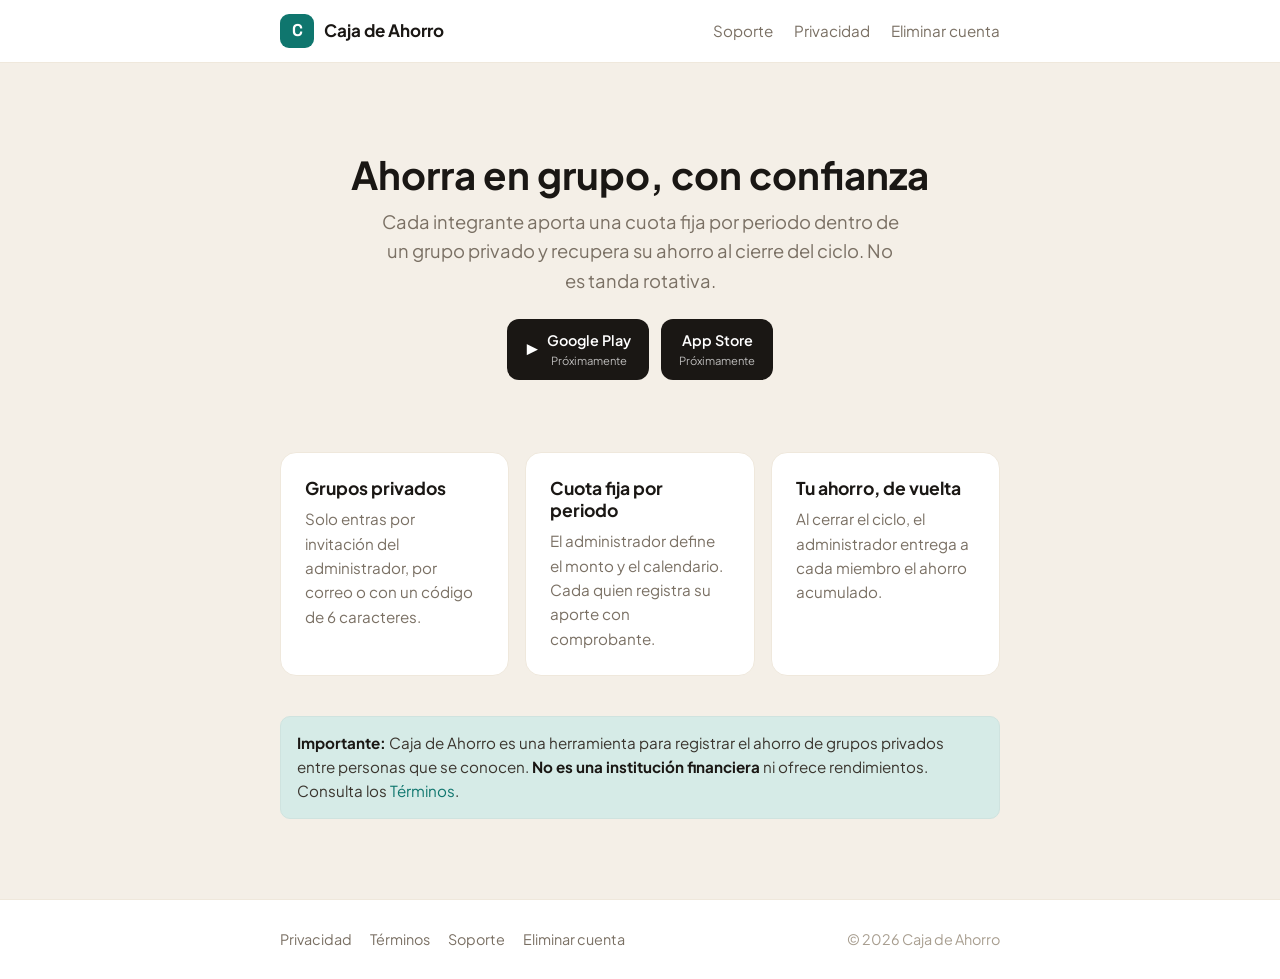
==== index.html @ 5d5191f4 "feat: sitio público (landing, legal, soporte, borrado de cuenta) Repo estático para GitHub Pages. La" ====
<!DOCTYPE html>
<html lang="es-MX">
<head>
  <meta charset="UTF-8" />
  <meta name="viewport" content="width=device-width, initial-scale=1" />
  <title>Caja de Ahorro — Ahorro grupal privado</title>
  <meta name="description" content="Caja de Ahorro: app de ahorro grupal privado. Cada miembro aporta una cuota fija por periodo y recupera su ahorro al final del ciclo." />
  <link rel="icon" href="data:image/svg+xml,%3Csvg xmlns='http://www.w3.org/2000/svg' viewBox='0 0 32 32'%3E%3Crect width='32' height='32' rx='8' fill='%230F766E'/%3E%3Ctext x='16' y='22' font-family='sans-serif' font-size='16' font-weight='700' fill='white' text-anchor='middle'%3EC%3C/text%3E%3C/svg%3E" />
  <link rel="preconnect" href="https://fonts.googleapis.com" />
  <link rel="preconnect" href="https://fonts.gstatic.com" crossorigin />
  <link href="https://fonts.googleapis.com/css2?family=Plus+Jakarta+Sans:wght@400;500;600;700&family=Space+Grotesk:wght@500;700&display=swap" rel="stylesheet" />
  <link rel="stylesheet" href="./assets/styles.css" />
</head>
<body>
  <header class="site-header">
    <div class="wrap">
      <a class="brand" href="./index.html"><span class="mark">C</span> Caja de Ahorro</a>
      <nav class="nav">
        <a href="./soporte.html">Soporte</a>
        <a href="./privacidad.html">Privacidad</a>
        <a href="./eliminar-cuenta.html">Eliminar cuenta</a>
      </nav>
    </div>
  </header>

  <main>
    <section class="wrap hero">
      <h1>Ahorra en grupo, con confianza</h1>
      <p class="tagline">Cada integrante aporta una cuota fija por periodo dentro de un grupo privado y recupera su ahorro al cierre del ciclo. No es tanda rotativa.</p>
      <div class="badges">
        <a class="badge" href="#" aria-label="Próximamente en Google Play">▶ <span>Google Play<small>Próximamente</small></span></a>
        <a class="badge" href="#" aria-label="Próximamente en App Store"> <span>App Store<small>Próximamente</small></span></a>
      </div>
    </section>

    <section class="wrap">
      <div class="features">
        <div class="feature card">
          <h3>Grupos privados</h3>
          <p>Solo entras por invitación del administrador, por correo o con un código de 6 caracteres.</p>
        </div>
        <div class="feature card">
          <h3>Cuota fija por periodo</h3>
          <p>El administrador define el monto y el calendario. Cada quien registra su aporte con comprobante.</p>
        </div>
        <div class="feature card">
          <h3>Tu ahorro, de vuelta</h3>
          <p>Al cerrar el ciclo, el administrador entrega a cada miembro el ahorro acumulado.</p>
        </div>
      </div>

      <div class="callout">
        <strong>Importante:</strong> Caja de Ahorro es una herramienta para registrar el ahorro de grupos privados entre personas que se conocen. <strong>No es una institución financiera</strong> ni ofrece rendimientos. Consulta los <a href="./terminos.html">Términos</a>.
      </div>
    </section>
  </main>

  <footer class="site-footer">
    <div class="wrap">
      <nav>
        <a href="./privacidad.html">Privacidad</a>
        <a href="./terminos.html">Términos</a>
        <a href="./soporte.html">Soporte</a>
        <a href="./eliminar-cuenta.html">Eliminar cuenta</a>
      </nav>
      <span>© 2026 Caja de Ahorro</span>
    </div>
  </footer>
</body>
</html>
---- assets/styles.css ----
/* ============================================================================
   Caja de Ahorro — sitio público (landing, legal, soporte, borrado)
   Tokens de marca reusados del app (lib/core/theme/app_colors.dart).
   ============================================================================ */

:root {
  --brand: #0F766E;
  --brand-dark: #0B5650;
  --container: #D6EBE7;
  --border-teal: #CFE3DF;

  --bg: #F4EFE7;
  --surface: #FFFFFF;
  --sheet: #F8F4ED;
  --surface-muted: #F1ECE2;

  --text: #1A1714;
  --text-body: #3A352E;
  --text-secondary: #7A7064;
  --text-tertiary: #A89E90;

  --border: #EFE8DC;
  --border-input: #E2DACC;

  --danger: #B3261E;
  --danger-bg: #FBEEEC;

  --radius: 16px;
  --radius-sm: 10px;
  --maxw: 760px;

  --font-body: 'Plus Jakarta Sans', -apple-system, BlinkMacSystemFont, 'Segoe UI', sans-serif;
  --font-num: 'Space Grotesk', var(--font-body);
}

* { box-sizing: border-box; }

html { -webkit-text-size-adjust: 100%; }

body {
  margin: 0;
  font-family: var(--font-body);
  color: var(--text-body);
  background: var(--bg);
  line-height: 1.6;
  font-size: 17px;
}

h1, h2, h3 {
  color: var(--text);
  line-height: 1.25;
  font-weight: 700;
}
h1 { font-size: 2rem; margin: 0 0 .5rem; }
h2 { font-size: 1.4rem; margin: 2.2rem 0 .8rem; }
h3 { font-size: 1.1rem; margin: 1.6rem 0 .5rem; }

p { margin: 0 0 1rem; }

a { color: var(--brand); text-decoration: none; }
a:hover { text-decoration: underline; }

strong { color: var(--text); }

/* ---- layout ---- */
.wrap {
  max-width: var(--maxw);
  margin: 0 auto;
  padding: 0 20px;
}

.site-header {
  background: var(--surface);
  border-bottom: 1px solid var(--border);
}
.site-header .wrap {
  display: flex;
  align-items: center;
  justify-content: space-between;
  gap: 16px;
  padding-top: 14px;
  padding-bottom: 14px;
}
.brand {
  display: inline-flex;
  align-items: center;
  gap: 10px;
  font-weight: 700;
  color: var(--text);
}
.brand:hover { text-decoration: none; }
.brand .mark {
  width: 34px; height: 34px;
  border-radius: 9px;
  background: var(--brand);
  color: #fff;
  display: grid; place-items: center;
  font-family: var(--font-num);
  font-weight: 700;
}
.nav a {
  color: var(--text-secondary);
  margin-left: 18px;
  font-size: .95rem;
}
.nav a:hover { color: var(--brand); }

main { padding: 40px 0 64px; }

.page-legal p, .page-legal li { color: var(--text-body); }
.page-legal .meta { color: var(--text-tertiary); font-size: .9rem; margin-top: -.25rem; }
.page-legal ul { padding-left: 1.2rem; }
.page-legal li { margin-bottom: .4rem; }

/* ---- cards / callouts ---- */
.card {
  background: var(--surface);
  border: 1px solid var(--border);
  border-radius: var(--radius);
  padding: 24px;
}
.callout {
  background: var(--container);
  border: 1px solid var(--border-teal);
  border-radius: var(--radius-sm);
  padding: 14px 16px;
  margin: 1rem 0;
  font-size: .95rem;
}
.callout--warn {
  background: var(--danger-bg);
  border-color: #E8C9C5;
  color: #7A211B;
}
.callout--warn strong { color: #7A211B; }

/* ---- hero (landing) ---- */
.hero {
  text-align: center;
  padding: 48px 0 8px;
}
.hero h1 { font-size: 2.4rem; }
.hero .tagline {
  color: var(--text-secondary);
  font-size: 1.15rem;
  max-width: 520px;
  margin: 0 auto 1.5rem;
}
.badges { display: flex; gap: 12px; justify-content: center; flex-wrap: wrap; margin: 1.5rem 0; }
.badge {
  display: inline-flex; align-items: center; gap: 8px;
  background: var(--text); color: #fff;
  padding: 10px 18px; border-radius: 12px;
  font-size: .9rem; font-weight: 600;
}
.badge:hover { text-decoration: none; opacity: .9; }
.badge small { display: block; font-weight: 400; opacity: .7; font-size: .7rem; }

.features {
  display: grid;
  grid-template-columns: repeat(auto-fit, minmax(200px, 1fr));
  gap: 16px;
  margin: 40px 0;
}
.feature h3 { margin-top: 0; }
.feature p { color: var(--text-secondary); font-size: .95rem; margin: 0; }

/* ---- buttons ---- */
.btn {
  display: inline-flex; align-items: center; justify-content: center; gap: 8px;
  font-family: var(--font-body); font-size: 1rem; font-weight: 600;
  padding: 13px 22px; border-radius: 12px; border: none; cursor: pointer;
  background: var(--brand); color: #fff;
  transition: background .15s ease;
}
.btn:hover { background: var(--brand-dark); text-decoration: none; }
.btn:disabled { opacity: .5; cursor: not-allowed; }
.btn--ghost { background: transparent; color: var(--brand); border: 1px solid var(--border-input); }
.btn--ghost:hover { background: var(--surface-muted); }
.btn--danger { background: var(--danger); }
.btn--danger:hover { background: #8F1E17; }
.btn--block { width: 100%; }

/* ---- forms (delete flow) ---- */
.field { margin-bottom: 16px; }
.field label { display: block; font-weight: 600; color: var(--text); margin-bottom: 6px; font-size: .95rem; }
.field input[type="email"],
.field input[type="text"] {
  width: 100%; padding: 13px 14px;
  border: 1px solid var(--border-input); border-radius: var(--radius-sm);
  font-family: var(--font-body); font-size: 1rem; background: var(--surface); color: var(--text);
}
.field input:focus { outline: 2px solid var(--brand); outline-offset: 0; border-color: var(--brand); }
.field input.code { font-family: var(--font-num); letter-spacing: .3em; text-align: center; font-size: 1.4rem; }

.check { display: flex; align-items: flex-start; gap: 10px; margin: 16px 0; font-size: .95rem; }
.check input { margin-top: 4px; }

.status { padding: 12px 14px; border-radius: var(--radius-sm); margin: 12px 0; font-size: .95rem; display: none; }
.status.show { display: block; }
.status--info { background: var(--container); border: 1px solid var(--border-teal); color: var(--brand-dark); }
.status--error { background: var(--danger-bg); border: 1px solid #E8C9C5; color: #7A211B; }
.status--ok { background: #E7F3EC; border: 1px solid #BFE0CB; color: #17603A; }

.step { display: none; }
.step.active { display: block; }

.muted { color: var(--text-secondary); font-size: .9rem; }

/* ---- footer ---- */
.site-footer {
  border-top: 1px solid var(--border);
  background: var(--surface);
  padding: 28px 0;
  color: var(--text-tertiary);
  font-size: .9rem;
}
.site-footer .wrap { display: flex; flex-wrap: wrap; gap: 8px 20px; justify-content: space-between; align-items: center; }
.site-footer nav a { color: var(--text-secondary); margin-right: 16px; }

.back { display: inline-block; margin-bottom: 8px; font-size: .9rem; color: var(--text-secondary); }

@media (max-width: 520px) {
  body { font-size: 16px; }
  h1 { font-size: 1.7rem; }
  .hero h1 { font-size: 2rem; }
  .nav a { margin-left: 12px; font-size: .9rem; }
}
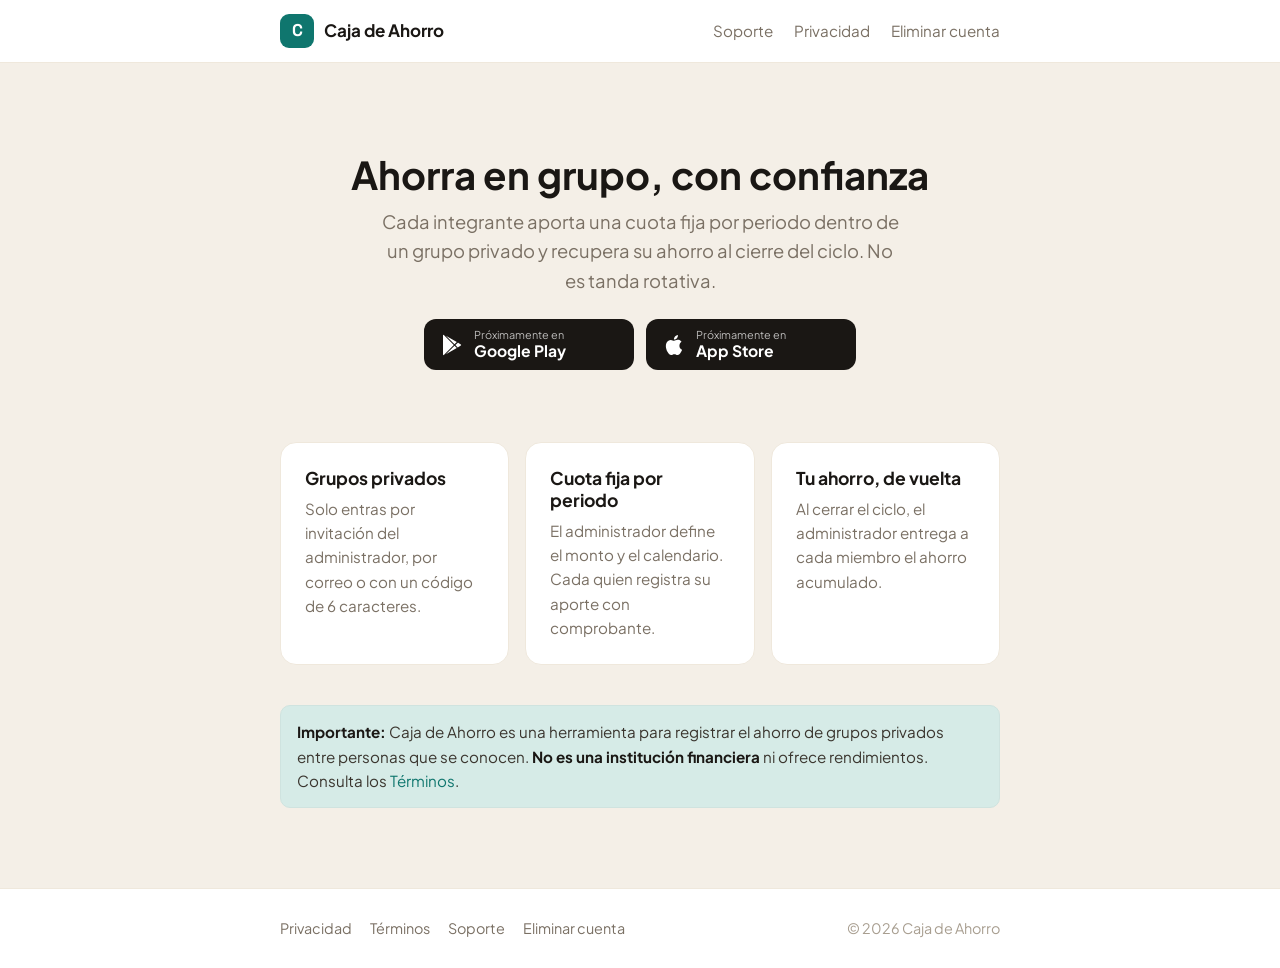
==== commit 3293a2b5: "feat: correo de soporte real + badges de tienda con ícono y ancho igual - Reemplaza el placeholder d" ====
--- a/index.html
+++ b/index.html
@@ -28,8 +28,14 @@
       <h1>Ahorra en grupo, con confianza</h1>
       <p class="tagline">Cada integrante aporta una cuota fija por periodo dentro de un grupo privado y recupera su ahorro al cierre del ciclo. No es tanda rotativa.</p>
       <div class="badges">
-        <a class="badge" href="#" aria-label="Próximamente en Google Play">▶ <span>Google Play<small>Próximamente</small></span></a>
-        <a class="badge" href="#" aria-label="Próximamente en App Store"> <span>App Store<small>Próximamente</small></span></a>
+        <a class="badge" href="#" aria-label="Próximamente en Google Play">
+          <svg class="store-ico" viewBox="0 0 24 24" xmlns="http://www.w3.org/2000/svg" aria-hidden="true"><path d="M3.609 1.814L13.792 12 3.61 22.186a.996.996 0 0 1-.61-.92V2.734a1 1 0 0 1 .609-.92zm10.89 10.893l2.302 2.302-10.937 6.333 8.635-8.635zm3.199-3.198l2.807 1.626a1 1 0 0 1 0 1.73l-2.808 1.626L15.39 12l2.808-2.491zM5.864 2.658L16.802 8.99l-2.302 2.302-8.636-8.634z"/></svg>
+          <span class="badge-txt"><small>Próximamente en</small><b>Google Play</b></span>
+        </a>
+        <a class="badge" href="#" aria-label="Próximamente en App Store">
+          <svg class="store-ico" viewBox="0 0 24 24" xmlns="http://www.w3.org/2000/svg" aria-hidden="true"><path d="M18.71 19.5c-.83 1.24-1.71 2.45-3.05 2.47-1.34.03-1.77-.79-3.29-.79-1.53 0-2 .77-3.27.82-1.31.05-2.3-1.32-3.14-2.53C4.25 17 2.94 12.45 4.7 9.39c.87-1.52 2.43-2.48 4.12-2.51 1.28-.02 2.5.87 3.29.87.78 0 2.26-1.07 3.81-.91.65.03 2.47.26 3.64 1.98-.09.06-2.17 1.28-2.15 3.81.03 3.02 2.65 4.03 2.68 4.04-.03.07-.42 1.44-1.38 2.83zM13 3.5c.73-.83 1.94-1.46 2.94-1.5.13 1.17-.34 2.35-1.04 3.19-.69.85-1.83 1.51-2.95 1.42-.15-1.15.41-2.35 1.05-3.11z"/></svg>
+          <span class="badge-txt"><small>Próximamente en</small><b>App Store</b></span>
+        </a>
       </div>
     </section>
 
--- a/assets/styles.css
+++ b/assets/styles.css
@@ -148,13 +148,17 @@
 }
 .badges { display: flex; gap: 12px; justify-content: center; flex-wrap: wrap; margin: 1.5rem 0; }
 .badge {
-  display: inline-flex; align-items: center; gap: 8px;
+  display: inline-flex; align-items: center; gap: 10px;
+  width: 210px; box-sizing: border-box;
   background: var(--text); color: #fff;
-  padding: 10px 18px; border-radius: 12px;
-  font-size: .9rem; font-weight: 600;
+  padding: 10px 16px; border-radius: 12px;
+  text-align: left;
 }
 .badge:hover { text-decoration: none; opacity: .9; }
-.badge small { display: block; font-weight: 400; opacity: .7; font-size: .7rem; }
+.badge .store-ico { width: 24px; height: 24px; flex: 0 0 auto; fill: #fff; }
+.badge-txt { display: flex; flex-direction: column; line-height: 1.15; }
+.badge-txt small { font-weight: 400; opacity: .7; font-size: .68rem; }
+.badge-txt b { font-weight: 700; font-size: .98rem; }
 
 .features {
   display: grid;
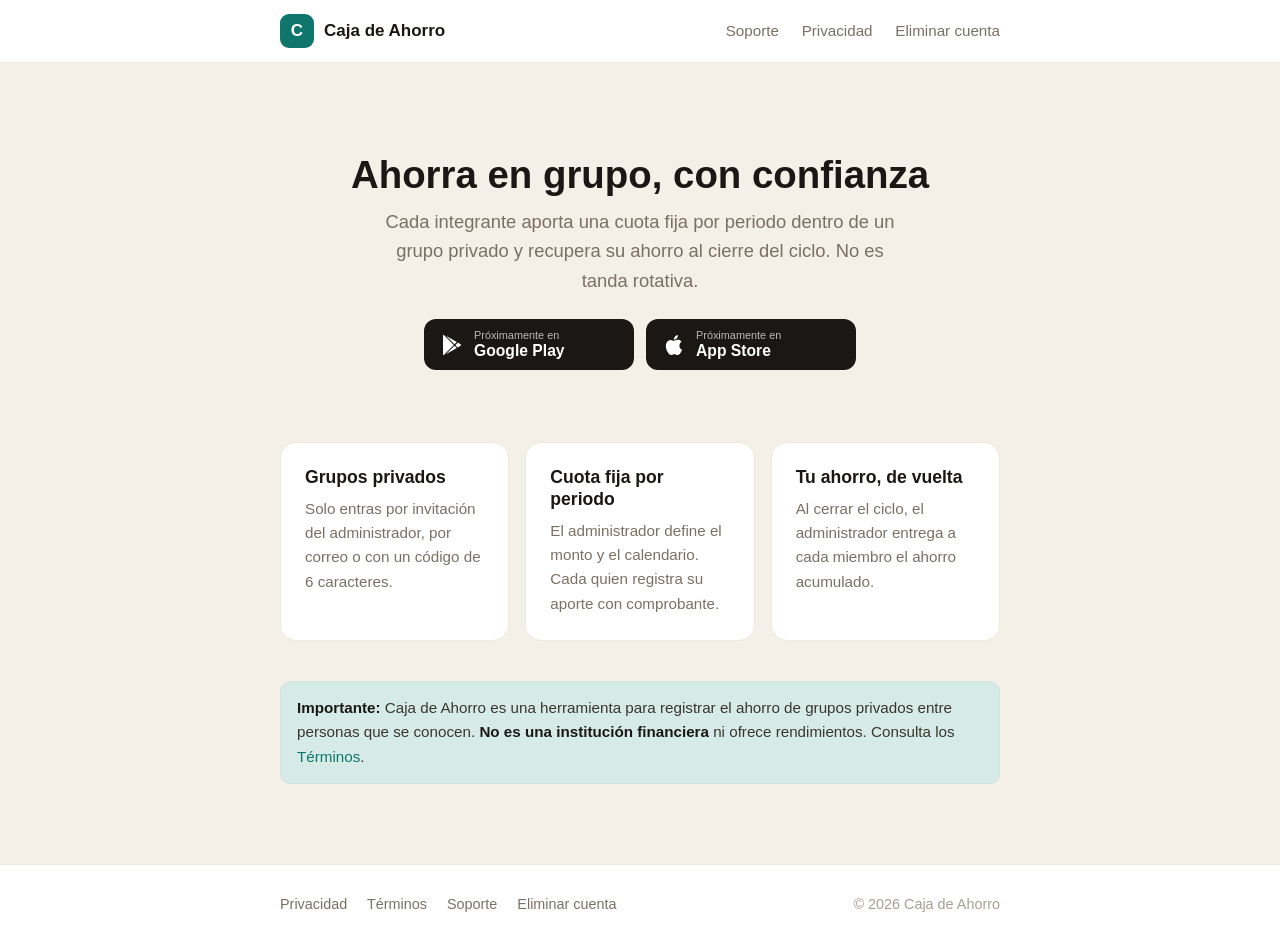
==== commit c08468e9: "security: harden static site (vendor supabase-js, add CSP) El sitio es estático en repo público → no" ====
--- a/index.html
+++ b/index.html
@@ -2,6 +2,7 @@
 <html lang="es-MX">
 <head>
   <meta charset="UTF-8" />
+  <meta http-equiv="Content-Security-Policy" content="default-src 'none'; script-src 'none'; style-src 'self' 'unsafe-inline' https://fonts.googleapis.com; font-src https://fonts.gstatic.com; img-src 'self' data:; base-uri 'none'; form-action 'none'" />
   <meta name="viewport" content="width=device-width, initial-scale=1" />
   <title>Caja de Ahorro — Ahorro grupal privado</title>
   <meta name="description" content="Caja de Ahorro: app de ahorro grupal privado. Cada miembro aporta una cuota fija por periodo y recupera su ahorro al final del ciclo." />
